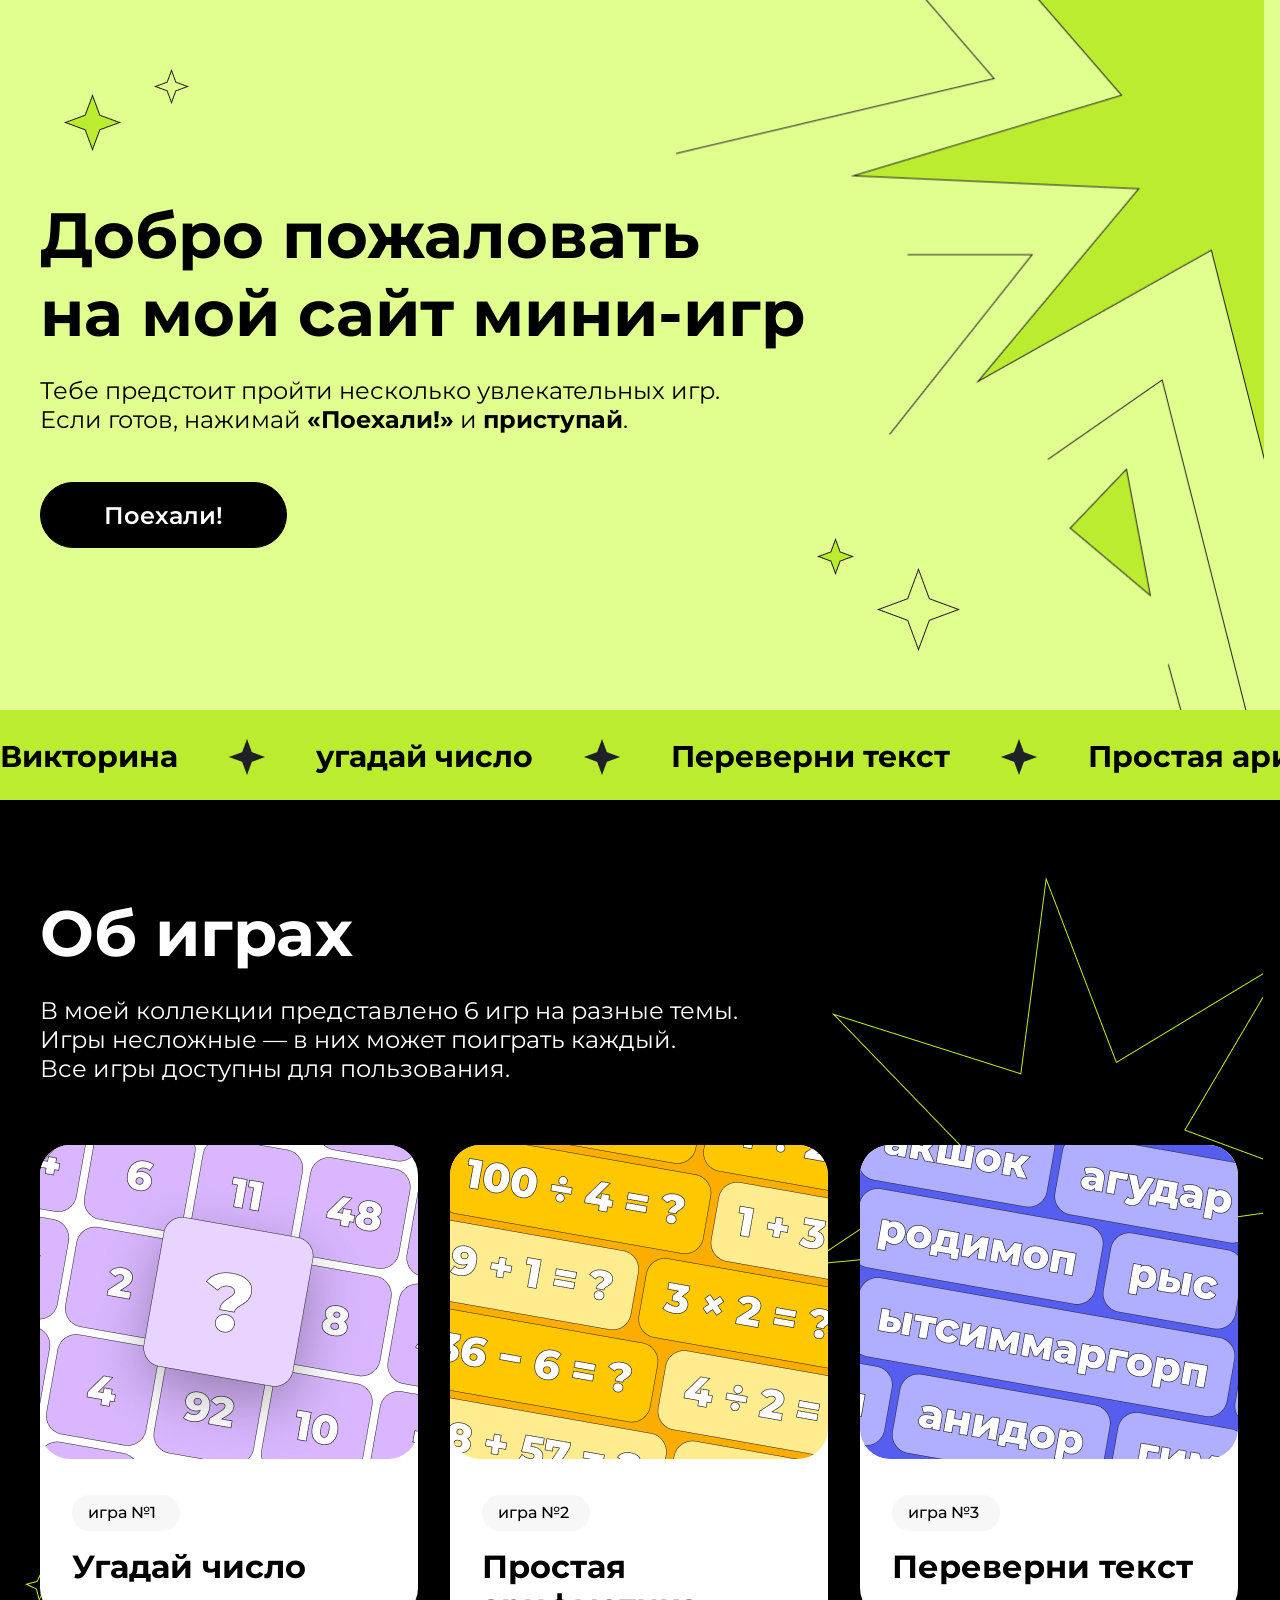
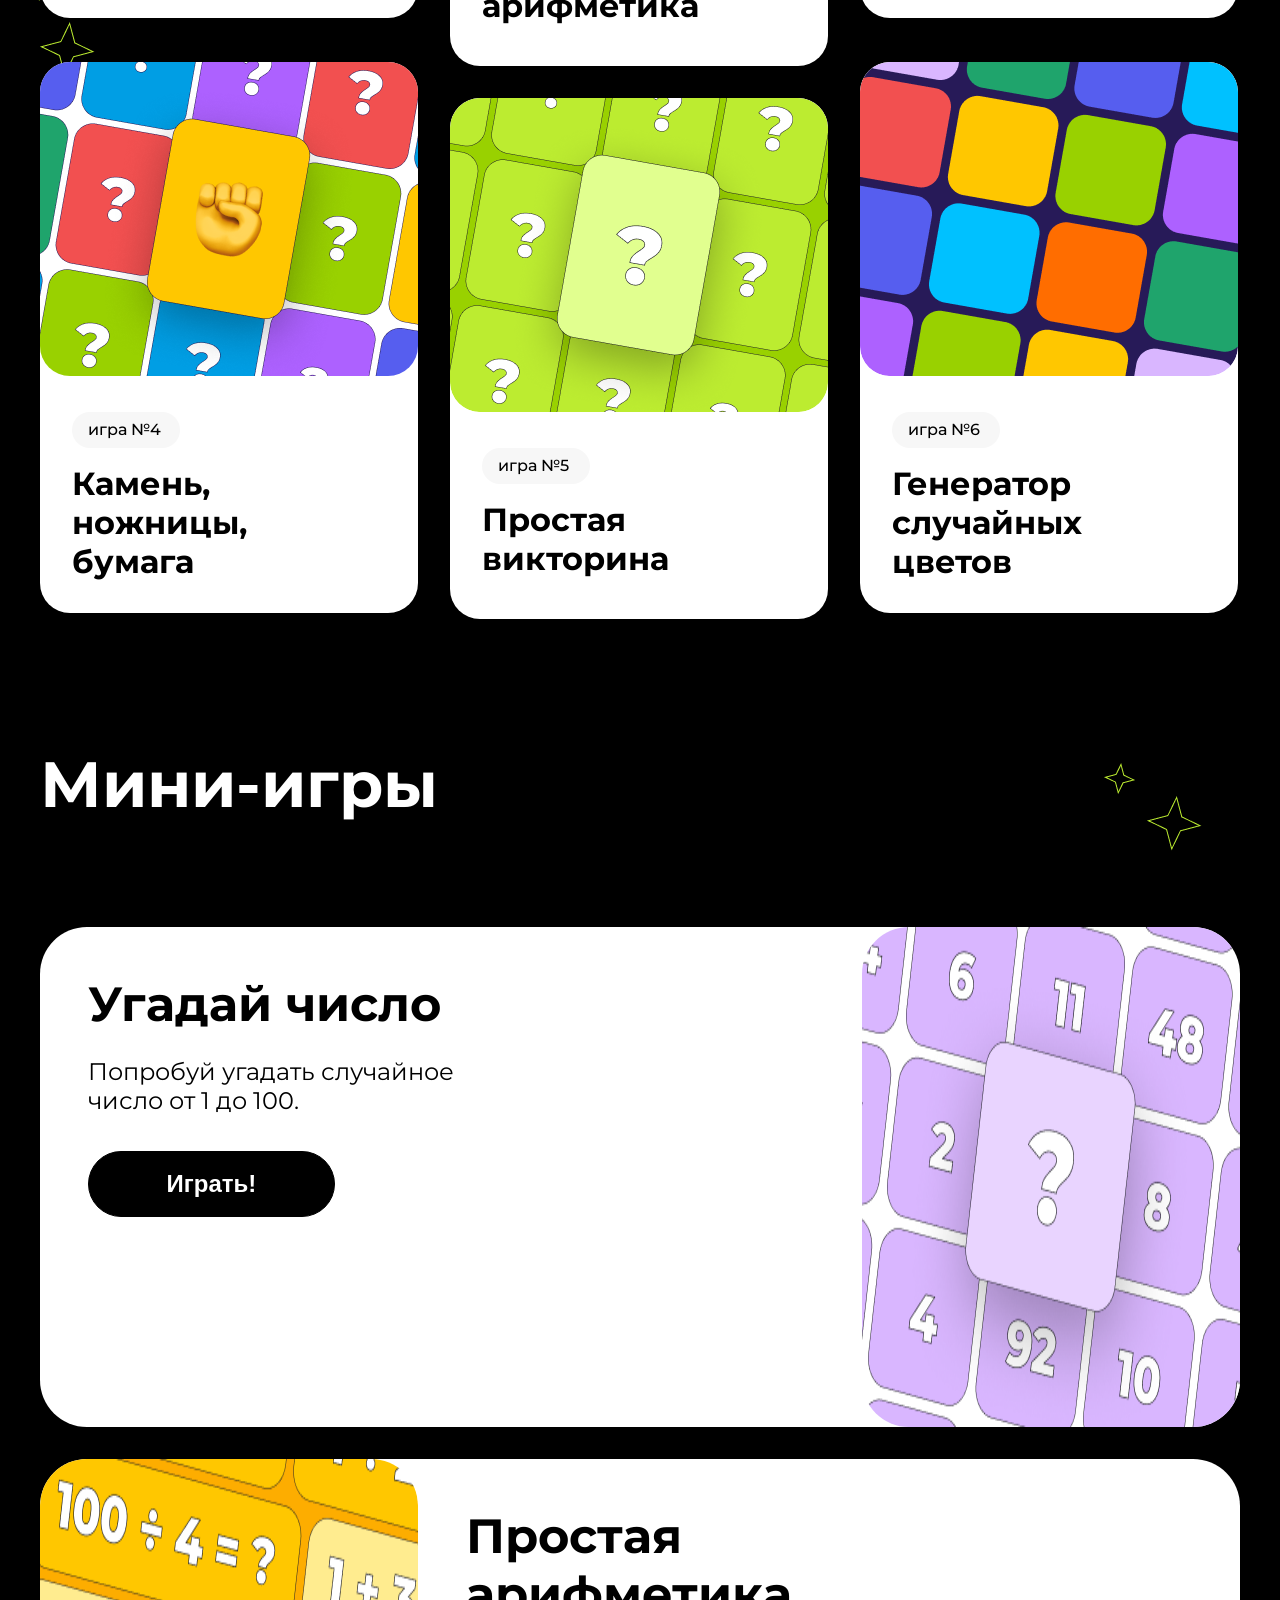
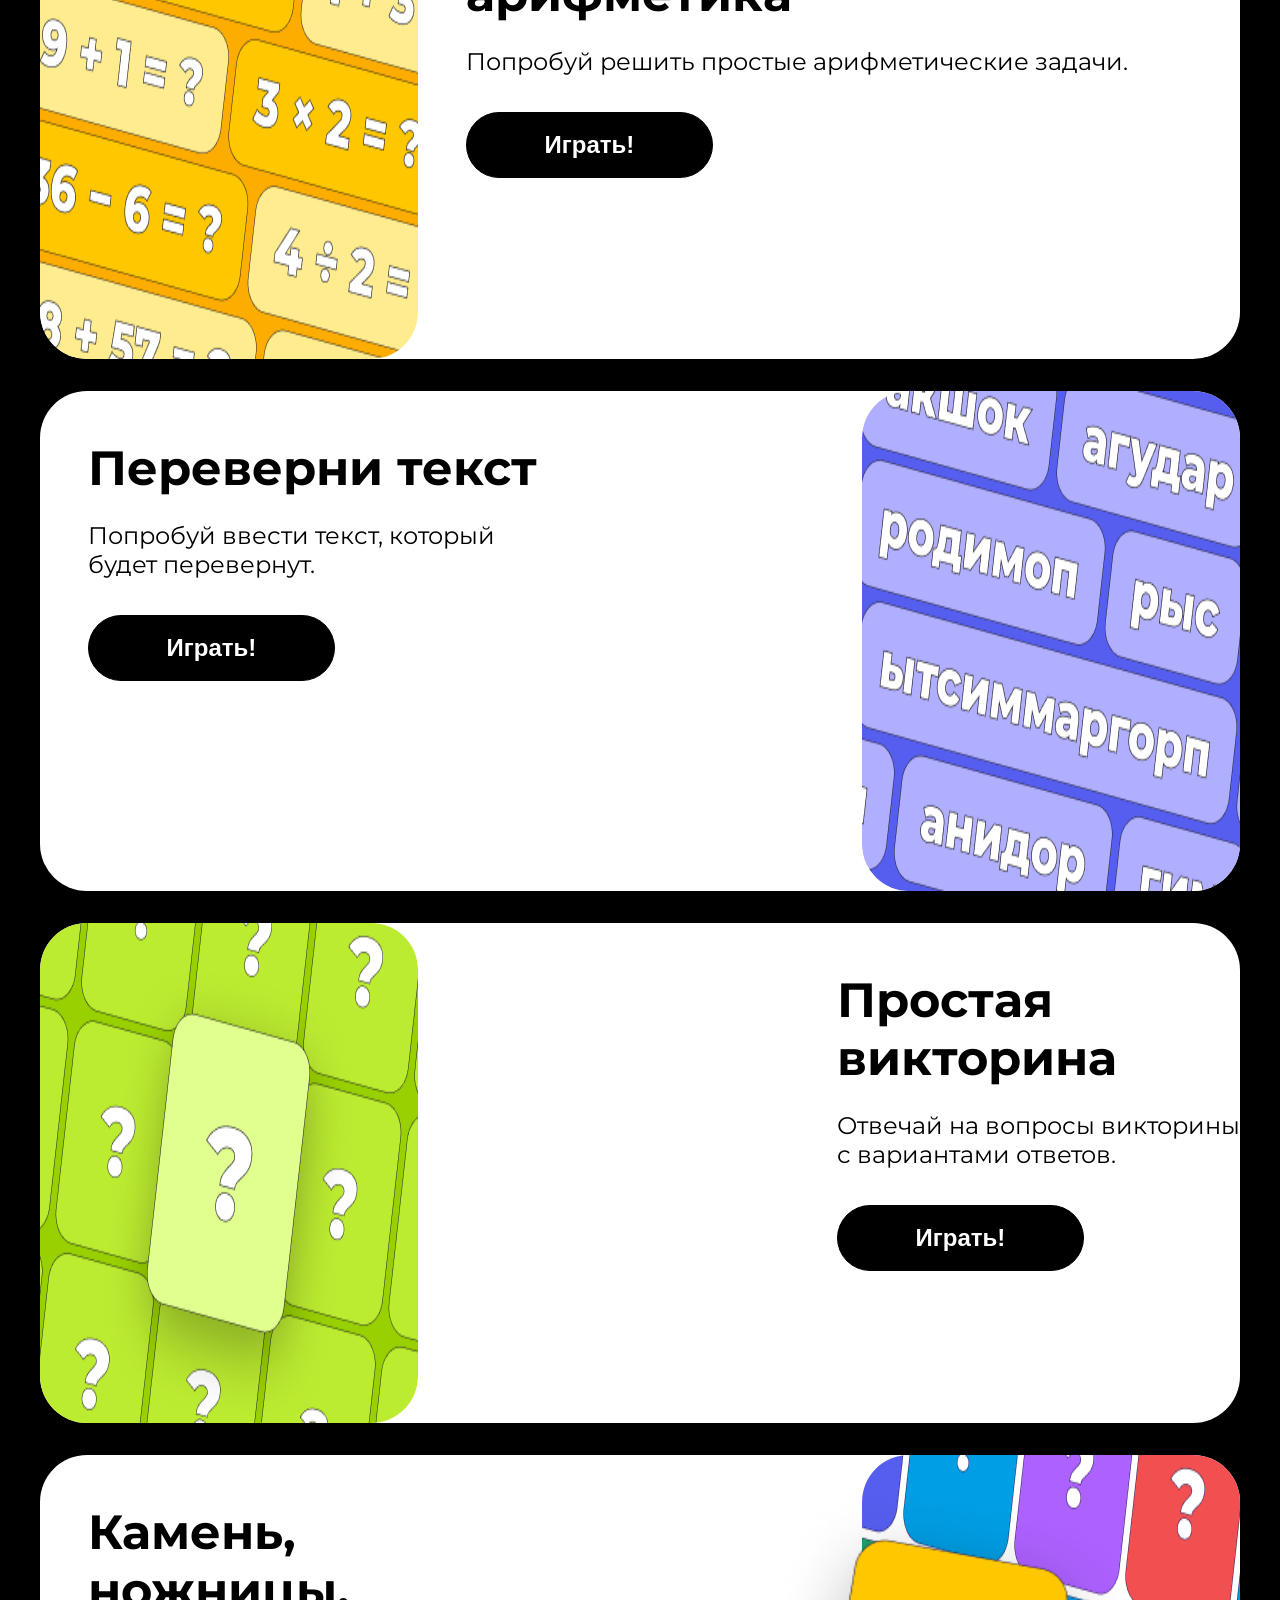
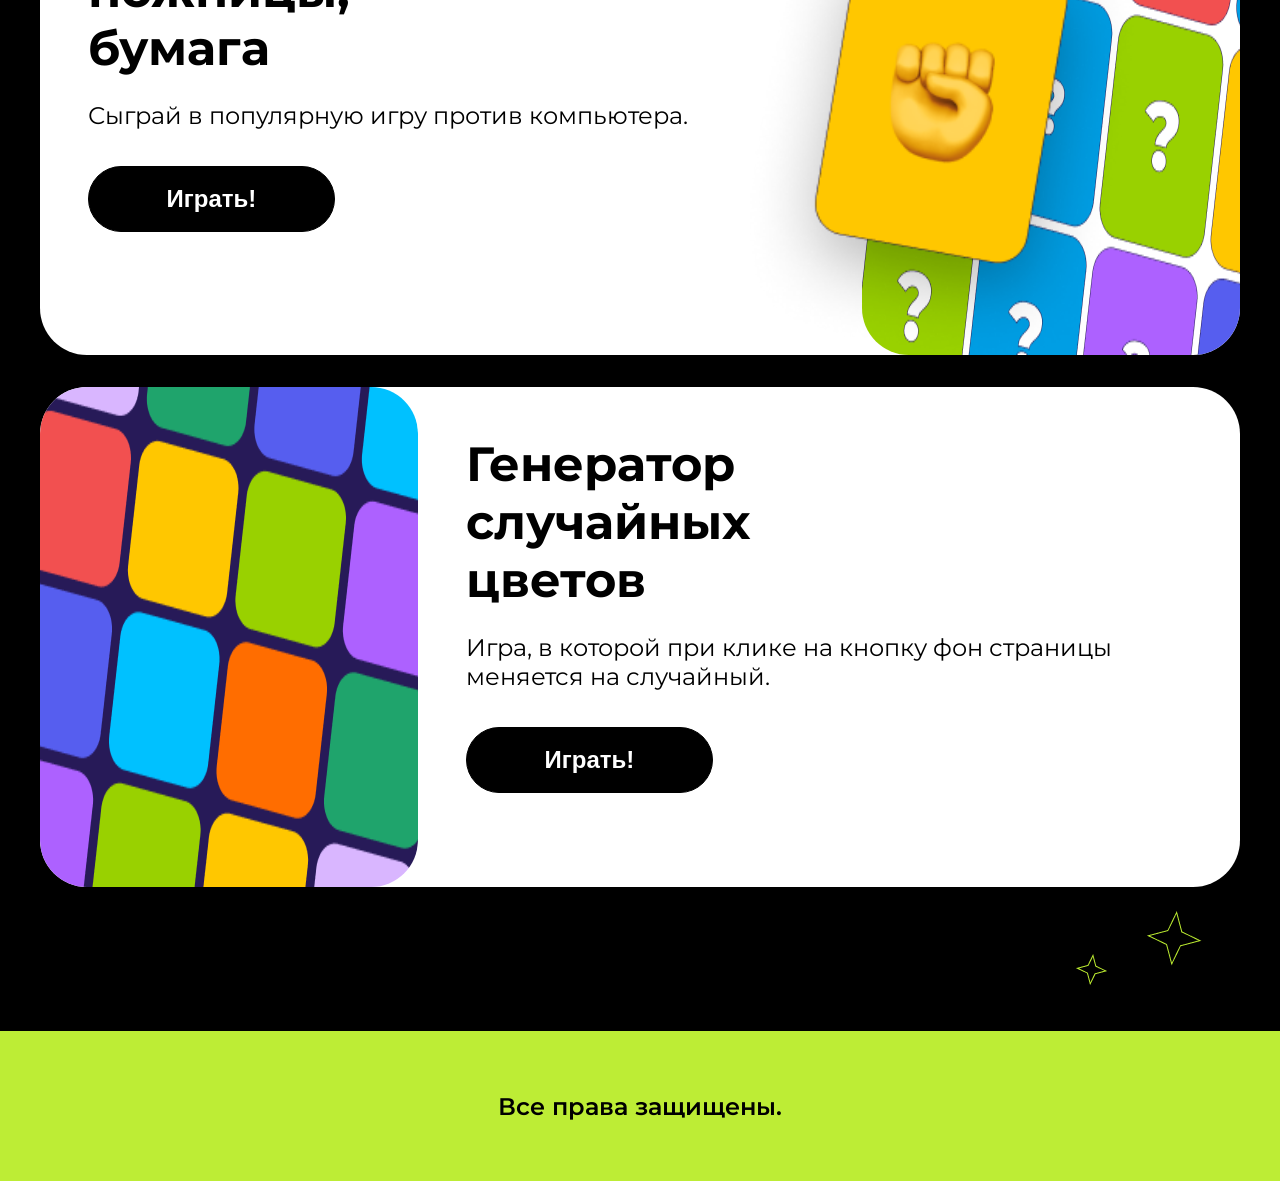
==== index.html @ 677bcb61 "update" ====
<!DOCTYPE html>
<html lang="en">

<head>
    <link rel="stylesheet" href="style.css">
    <link rel="stylesheet" href="mobile.css">
    <link rel="stylesheet" href="animation.css">
    <meta charset="UTF-8">
    <meta name="viewport" content="width=device-width, initial-scale=1.0">
    <link rel="preconnect" href="https://fonts.googleapis.com">
    <link rel="preconnect" href="https://fonts.gstatic.com" crossorigin>
    <link href="https://fonts.googleapis.com/css2?family=Montserrat:ital,wght@0,100..900;1,100..900&display=swap"
        rel="stylesheet">
    <title>Игровой мир</title>
</head>

<body class="body header">
    <article
        style="background-image: url(./img/img_top/Rectangle\ 111002150.png); background-position:center; background-repeat: no-repeat; background-size: cover;" class="header__background">

        <article class="hero center">
            <div>
                <h1 class="hero__title">Добро пожаловать <br>на мой сайт мини-игр</h1>
                <p class="hero__text">Тебе предстоит пройти несколько увлекательных игр.<br> Если готов, нажимай
                    <b>«Поехали!»</b> и <b>приступай</b>.</p>
                <button class="hero__btn">Поехали!</button>
            </div>
        </article>

        <div class="img">
            <img src="./img/img_top/Group 1597880565.png" alt="bym" class="img__bigBoom">
            <img src="./img/img_top/Star 2.png" alt="#" class="img__star2">
            <img src="./img/img_top/Star 3.png" alt="#" class="img__star3">
            <img src="./img/img_top/Star 4.png" alt="#" class="img__star4">
            <img src="./img/img_top/Star 5.png" alt="#" class="img__star5">
            <img src="./img/img_top/Vector.png" alt="#" class="img__minboom">
        </div>
    </article>

    <article class="animationRunningText scrol">
        <article class="animationRunningText__scrol">
            <div class="scrol__pozit">
            <p>Викторина</p>
            <img src="./img/img_main/Star.png" alt="#" class="scrol__img">
            <p>угадай число</p>
            <img src="./img/img_main/Star.png" alt="#" class="scrol__img">
            <p>Переверни текст</p>
            <img src="./img/img_main/Star.png" alt="#" class="scrol__img">
            <p>Простая арифметика</p>
            <img src="./img/img_main/Star.png" alt="#" class="scrol__img">
            <p>Камень, ножницы, бумага</p>
            <img src="./img/img_main/Star.png" alt="#" class="scrol__img">
            <p>Генератор случайных цветов</p>
            <img src="./img/img_main/Star.png" alt="#" class="scrol__img">
            </div>
            
        </article>
    </article>

    <main class="main center img">
        <img src="./img/img_main/Star 1.png" class="img__mainBig" alt="#">
        <img src="./img/img_main/Star 11.png" class="img__main-1" alt="#">
        <img src="./img/img_main/Star 12.png" class="img__main-2" alt="#">
        <img src="./img/img_main/Star 11.png" class="img__main-3" alt="#">
        <img src="./img/img_main/Star 12.png" class="img__main-4" alt="#">
        <img src="./img/img_main/Star 11.png" class="img__main-5" alt="#">
        <img src="./img/img_main/Star 12.png" class="img__main-6" alt="#">
        <section>
            <h2 class="main__title">Об играх</h2>
            <p class="main__text">В моей коллекции представлено 6 игр на разные темы.<br>Игры несложные — в них может
                поиграть каждый.<br>
                Все игры доступны для пользования.</p>
            <p class="main__titleMobile">Мини-игры</p>
            <div class="main__cards">
                <a href="#gameOne" style="color: black; text-decoration: none;">
                    <article class="main__card main__card_min">
                        <img src="./img/img_cards/Group 1597880562.png" alt="" class="main__img">
                        <div>
                            <p class="main__number">игра №1</p>
                            <p class="main__text-card">Угадай число</p>
                        </div>
                    </article>
                </a>
                <a href="#gameTwo" style="color: black; text-decoration: none;">
                    <article class="main__card main__card_average">
                        <img src="./img/img_cards/Обложка карточки.png"alt="#" class="main__img">
                        <div>
                            <p class="main__number">игра №2</p>
                            <p class="main__text-card">Простая <br>арифметика</p>
                        </div>
                    </article>
                </a>
                <a href="#gameThree" style="color: black; text-decoration: none;">
                    <article class="main__card main__card_min">
                        <img src="./img/img_cards/Обложка карточки (2).png"alt="#" class="main__img">
                        <div>
                            <p class="main__number">игра №3</p>
                            <p class="main__text-card">Переверни текст</p>
                        </div>
                    </article>
                </a>
               
                    
                <a href="#gameFour" style="color: black; text-decoration: none;">
                    <article class="main__card main__card_poz">
                        <img src="./img/img_cards/Frame 2043683114.png"alt="#" class="main__img">
                        <img src="./img/img_cards/Group 1597880560.png"alt="#" class="main__img main__img_4">
                        <div>
                            <p class="main__number">игра №4</p>
                            <p class="main__text-card">Камень,<br> ножницы, <br>бумага</p>
                        </div>
                    </article>
                </a>
                 <a href="#gameFive" style="color: black; text-decoration: none;">
                    <article class="main__card main__card_average">
                        <img src="./img/img_cards/Обложка карточки (1).png"alt="#" class="main__img">
                        <div>
                            <p class="main__number">игра №5</p>
                            <p class="main__text-card">Простая<br>викторина</p>
                        </div>
                    </article>
                </a>
                <a href="#gameSix" style="color: black; text-decoration: none;">
                    <article class="main__card main__card_poz">
                        <img src="./img/img_cards/Обложка карточки (3).png"alt="#" class="main__img">
                        <div>
                            <p class="main__number">игра №6</p>
                            <p class="main__text-card">Генератор <br>случайных <br>цветов</p>
                        </div>
                    </article>
                </a>
            </div>

        </section>
        <section class="miniGame">
                <p class="miniGame__title">Мини-игры</p>
                <div class="miniGame__cart miniGame__cart_reverse" id="gameOne">
                    <img class="miniGame__img" src="./img/img_cards/Group 1597880562.png" alt="">
                    <div class="cart">
                        <p class="cart__title">Угадай число</p>
                        <p class="cart__text">Попробуй угадать случайное <br>число от 1 до 100.</p>
                        <button class="cart__btn" onclick="guessNumber()">Играть!</button>
                    </div>
                    
                </div>
                <div class="miniGame__cart" id="gameTwo">
                    <img class="miniGame__img" src="./img/img_cards/Обложка карточки.png" alt="">
                    <div class="cart cart_change">
                        <p class="cart__title">Простая <br>арифметика</p>
                        <p class="cart__text">Попробуй решить простые арифметические задачи.</p>
                        <button class="cart__btn" onclick="simpleArithmetic()">Играть!</button>
                    </div>
                    
                </div>
                <div class="miniGame__cart miniGame__cart_reverse" id="gameThree">
                    <img class="miniGame__img" src="./img/img_cards/Обложка карточки (2).png" alt="">
                    <div class="cart">
                        <p class="cart__title">Переверни текст</p>
                        <p class="cart__text">Попробуй ввести текст, который <br>будет перевернут.</p>
                        <button class="cart__btn" onclick="reversText()">Играть!</button>
                    </div>
                </div>
                <div class="miniGame__cart" id="gameFour">
                    <img class="miniGame__img" src="./img/img_cards/Обложка карточки (1).png" alt="">
                    <div class="cart">
                        <p class="cart__title">Простая<br>викторина</p>
                        <p class="cart__text">Отвечай на вопросы викторины<br>с вариантами ответов.</p>
                        <button class="cart__btn" id="myButton" onclick="startQuiz()">Играть!</button>
                    </div>
                    
                </div>
                <div class="miniGame__cart miniGame__cart_reverse" id="gameFive">
                    <img class="miniGame__img" src="./img/img_cards/Frame 2043683114.png" alt="">
                    <img class="miniGame__imgTwo" src="./img/img_cards/Group 1597880560.png" alt="" >
                    <div class="cart cart_change">
                        <p class="cart__title">Камень, <br>ножницы, <br>бумага</p>
                        <p class="cart__text">Сыграй в популярную игру против компьютера.</p>
                        <button class="cart__btn" onclick="stoneScissorsPaper()">Играть!</button>
                    </div>
                    
                </div>
                <div class="miniGame__cart" id="gameSix">
                    <img class="miniGame__img" src="./img/img_cards/Обложка карточки (3).png" alt="">
                    <div class="cart cart_change">
                        <p class="cart__title">Генератор <br>случайных <br>цветов</p>
                        <p class="cart__text">Игра, в которой при клике на кнопку фон страницы меняется на случайный.</p>
                        <button class="cart__btn">Играть!</button>
                    </div>
                    
                </div>
        </section>
    </main>
    <footer class="footer">
        <p class="footer__text">Все права защищены.</p>
    </footer>
    <script src="script.js"></script>
</body>

</html>
---- style.css ----
*{
    margin: 0;
    padding: 0;
    box-sizing: border-box;
}
.body{
    font-family: 'Montserrat';
}
.center{
    padding-left: max( 20px, calc(50% - 600px));
    padding-right: max( 20px, calc(50% - 600px));
}

.header__background{
    height: 800px;
}

.hero{
    padding-top: 196px;
    position: relative;
}

.hero__title{
 margin-bottom: 24px;
 font-size: 64px;
 font-weight: 700;
}

.hero__text{
    font-size: 24px;
    font-weight: 400;
}

.hero__btn{
    width: 247px;
    height: 66px;
    font-weight: 600;
    font-size: 24px;
    font-family: 'Montserrat';
    border-radius: 60px;
    border: 1px solid #000;
    color: white;
    background: #000;
    margin-top: 48px;
    transition: 1s;
}
.hero__btn:hover{
    color: #000;
    background: #fff;
}


.animationRunningText{
    font-size: 30px;
    font-weight: 700;
    height: 90px;
    width: 100%;
    overflow:hidden;
    background:#BCEC30;
    position: absolute;
    top: 710px;
}
.animationRunningText__scrol{
    display: inline-block;
    white-space: nowrap;
    animation: RunningText 20s linear infinite ;
    margin-top: 28px;
}
.scrol__pozit{
display: flex;
    flex-direction: row;
    align-items: center;
    gap: 51px;
}
.scrol__img{
    width: 36px;
    height: 36px;
}

.img__bigBoom{
    position: absolute;
    top: 0;
    left: 676px;
    height: 800px;
}
.img__star2{
    position: absolute;
    top:94px;
    left: 64px;
}

.img__star3{
    position: absolute;
    top:69px;
    left: 154px;
}

.img__star4{
    position: absolute;
    top:568px;
    left: 877px;
}

.img__star5{
    position: absolute;
    top:538px;
    left: 817px;
}
.img__minboom{
    display: none;
}


.main{
    background: #000;
    position: relative;
}

.img__mainBig{
    position: absolute;
    left: 805px;
    top: 77px;
}

.img__main-1{
    position: absolute;
    left: 25px;
    top: 770px;
}

.img__main-2{
    position: absolute;
    left: 40px;
    top: 822px;
}
.img__main-3{
    position: absolute;
    top: 1563px;
    left: 1104px;
}
.img__main-4{
    position: absolute;
    top: 1596px;
    left: 1147px;
}
.img__main-5{
    position: absolute;
    bottom: 45px;
    left: 1076px;
}
.img__main-6{
    position: absolute;
    bottom: 65px;
    left: 1147px;
}
.main__titleMobile{
    display: none;
}
.main__title{
    color: #fff;
    font-size: 64px;
    font-weight: 700;
    padding-top: 94px;
}

.main__text{
    color: #fff;
    font-size: 24px;
    font-weight: 400;
    margin-top: 24px;
    margin-bottom: 62px;
    width: 788px;
}

.main__img{
    border-radius: 30px;
}



.main__cards{
    display: flex;
    flex-wrap: wrap;
    gap: 32px;
    position: relative;
}
.main__img_4{
    position: absolute;
    top: 30px;
    left: 65px;
}

.main__card_poz{
    position: absolute;
    top: -36px;
}

.main__card{
    background: #fff;
    width: 378px;
    height: 551px;
    border-radius: 30px;
    position: relative;
}

.main__card_min{
    height: 473px;
    width: 378px;
}

.main__card_average{
    height: 521px;
    width: 378px;
}

.main__number{
    background: #f7f7f7;
    width:108px;
    height: 36px;
    border-radius: 53px;
    margin-left: 32px;
    margin-top: 32px;
    padding-top: 8px;
    padding-left: 16px;
    font-size: 16px;
    font-weight: 500;
}

.main__text-card{
    font-size: 32px;
    font-weight: 700;
    margin-left: 32px;
    margin-top: 16px;
}

.miniGame{
    padding-bottom: 144px;
    display: flex;
    flex-direction: column;
    gap: 32px;
}

.miniGame__title{
 color: #fff;
 font-weight: 700;
 font-size: 64px;
 margin-top: 96px;
 padding-bottom: 72px;
}

.miniGame__cart{
    background-color: #fff;
    width: 1200px;
    height: 500px;
    border-radius:47px;
    display: flex;
    justify-content: space-between;
    position: relative;

}

.miniGame__cart_reverse{
    display: flex;
    justify-content: space-between;
    flex-direction: row-reverse;
}

.cart{
    margin-left: 48px;
    margin-top: 48px;
}
.cart_change{
    width: 100%;
    margin-right: 48px;
}

.cart__title{
    font-weight: 700;
    font-size: 48px;
}

.cart__text{
    font-weight: 400;
    font-size: 24px;
    margin-top: 24px;
}

.cart__btn{
    color: #fff;
    background: #000;
    border-radius: 60px;
    border: #000 1px solid;
    width: 247px;
    height: 66px;
    margin-top: 36px;
    font-size: 24px;
    font-weight: 600;
    transition: 1s;
}

.cart__btn:hover{
    color: #000;
    background: #fff;
}

.miniGame__img{
    border-radius: 47px;
}

.miniGame__imgTwo{
    position: absolute;
    width: 384px;
    height: 458px;
    left: 710px;
    top: 42px;
}

.footer{
    background: #BDED35;
    height: 150px;
    display: flex;
    justify-content: center;
    align-items: center;
}

.footer__text{
    font-size: 24px;
    font-weight: 600;
}
---- mobile.css ----
@media(max-width: 376px)
{
.center{
    padding-left: 16px;
    padding-right: 16px;
}

.hero__background{
    height: 700px;
}

.hero{
    padding-top: 147px;
    text-align: center;
}

.hero__title{
    font-size: 40px;
}

.hero__text{
    font-size: 16px;
}

.hero__btn{
    margin-top: 36px;
    width: 285px;
    height: 55px;
    font-size: 16px;
}

.img__bigBoom{
    display: none;
}
.img__star2{
    width: 35px;
    height: 35px;
    left: 37px;
    top: 97px;
}
.img__star3{
    width: 21px;
    height: 21px;
    left: 92px;
    top: 64px;
}
.img__star4{
    width: 39px;
    height: 41px;
    left: 304px;
    top: 580px;
}
.img__star5{
    width: 18px;
    height: 18px;
    left: 273px;
    top: 557px;
}
.img__minboom{
    display: block;
    position: absolute;
    top: 0px;
    left: 215px;
}

.animationRunningText{
    top: 748px;
    font-size: 16px;
    height: 52px;
}
.animationRunningText__scrol{
    margin-top: 16px;
}
.scrol__img{
    width: 19px;
    height: 19px;
}


.main{
    padding-bottom: 10px;
}

.main__titleMobile{
    display: block;
    font-size: 40px;
    font-weight: 700;
    color: white;
    padding-top: 48px;
    padding-bottom: 48px;
}
.main__card_poz{
    position: absolute;
    top: 0;
}
.main__card{
    display: none;
}
.main__img{
    width: 343px;
}
.main__img_4{
    width: 223px;
    height: 260px;
    left: 62px;
    top: 30px;
}

.main__title{
    display: none;
}
.main__text{
    display: none;
}



.miniGame{
    padding-bottom: 0;
    display: flex;
    flex-direction: column;
    gap: 24px;
}

.miniGame__title{
    display: none;
}

.img__mainBig{
    display: none;
}
.img__main-1{
    display: none;
}
.img__main-2{
    display: none;
}
.img__main-3{
    display: none;
}
.img__main-4{
    display: none;
}
.img__main-5{
    display: none;
}
.img__main-6{
    display: none;
}

.miniGame__cart{
    flex-direction: column;
    width: auto;
    height:100%;
    margin-bottom:0;
}

.miniGame__imgTwo{
    width: 227px;
    height: 243px;
    left: 58px;
    top: 33px;
}

.miniGame__img{
    height: 284px;
}

.cart{
    margin-top: 0;
    width: 285px;
}
.cart__title{
    font-size: 32px;
    margin-top: 24px;
}
.cart__text{
    font-size: 16px;
    width: 285px;
}
.cart__btn{
    width: 255px;
    height: 55px;
    margin-top: 32px;
    margin-bottom: 32px;
    font-size: 16px;
}

}
---- animation.css ----
@keyframes RunningText {
    0%{
        transform: translateX(70%);
    }
    100%{
        transform: translateX(-110%);
    }
}
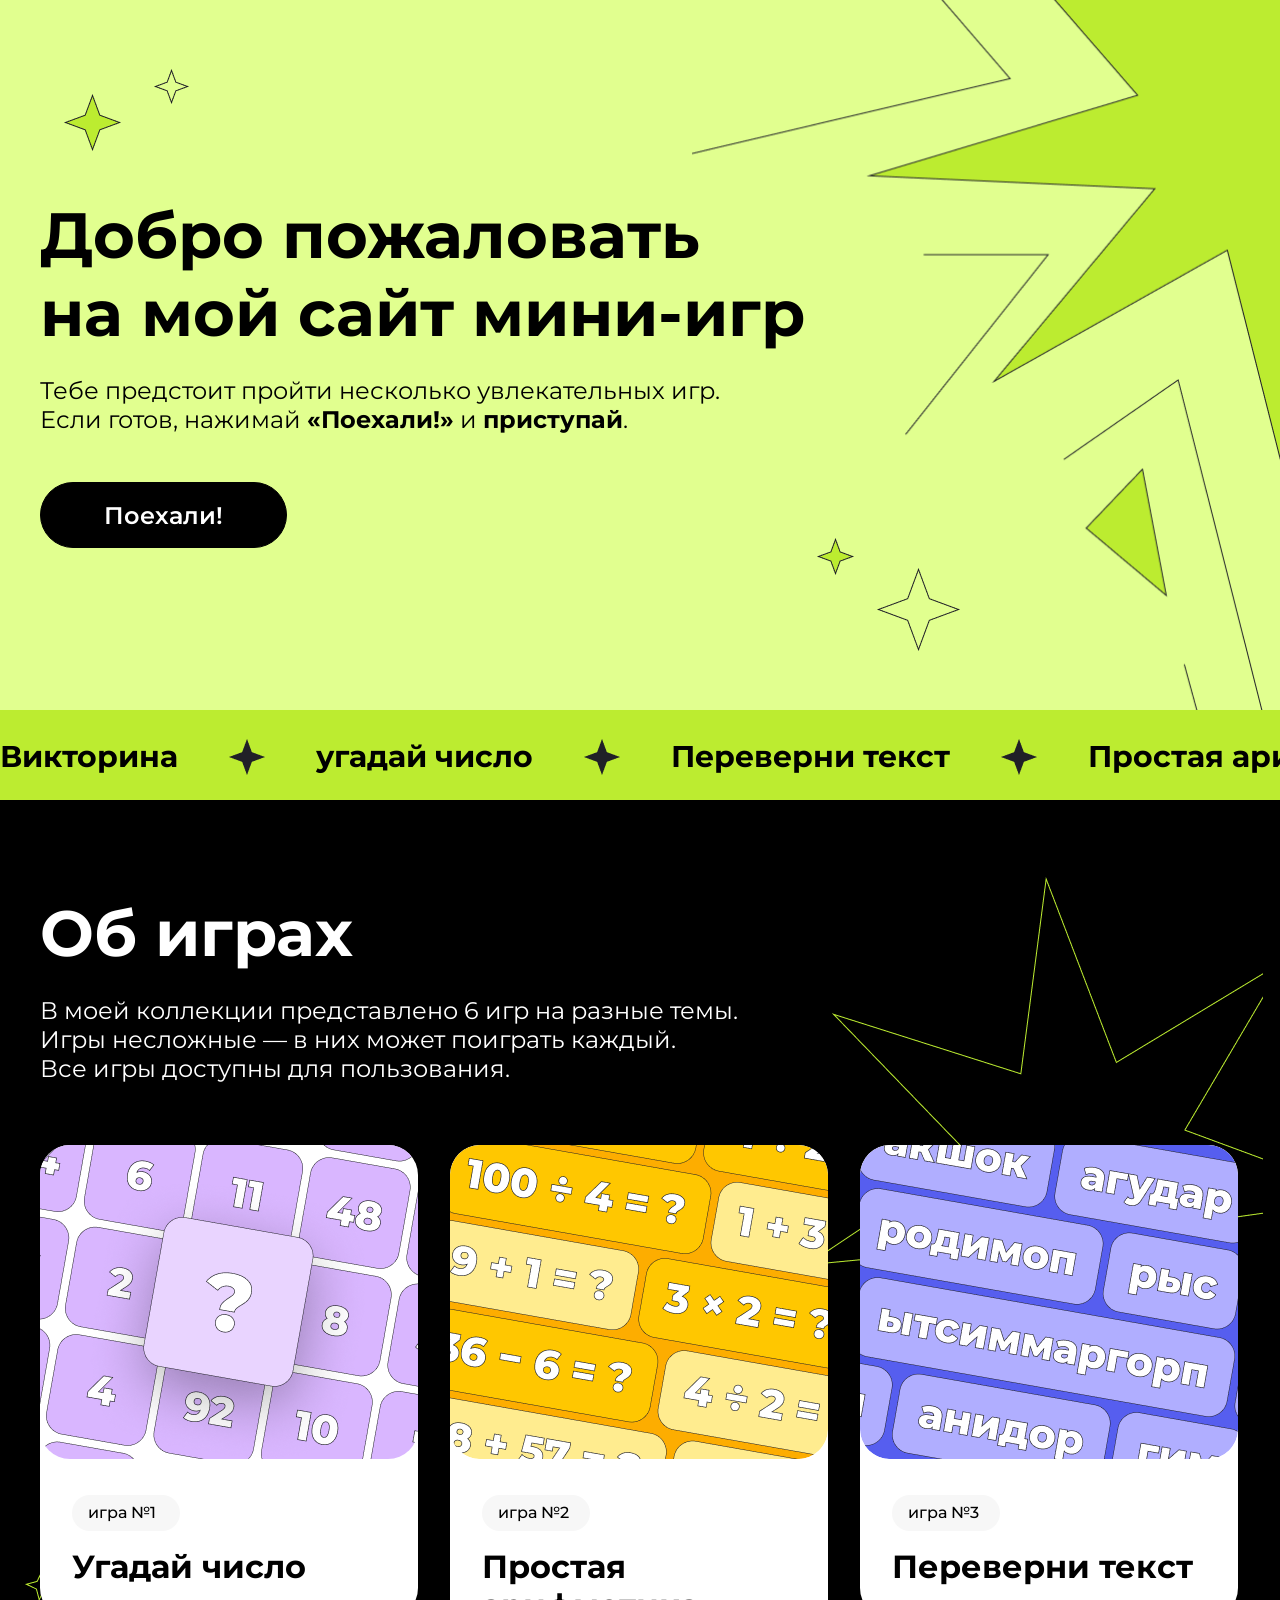
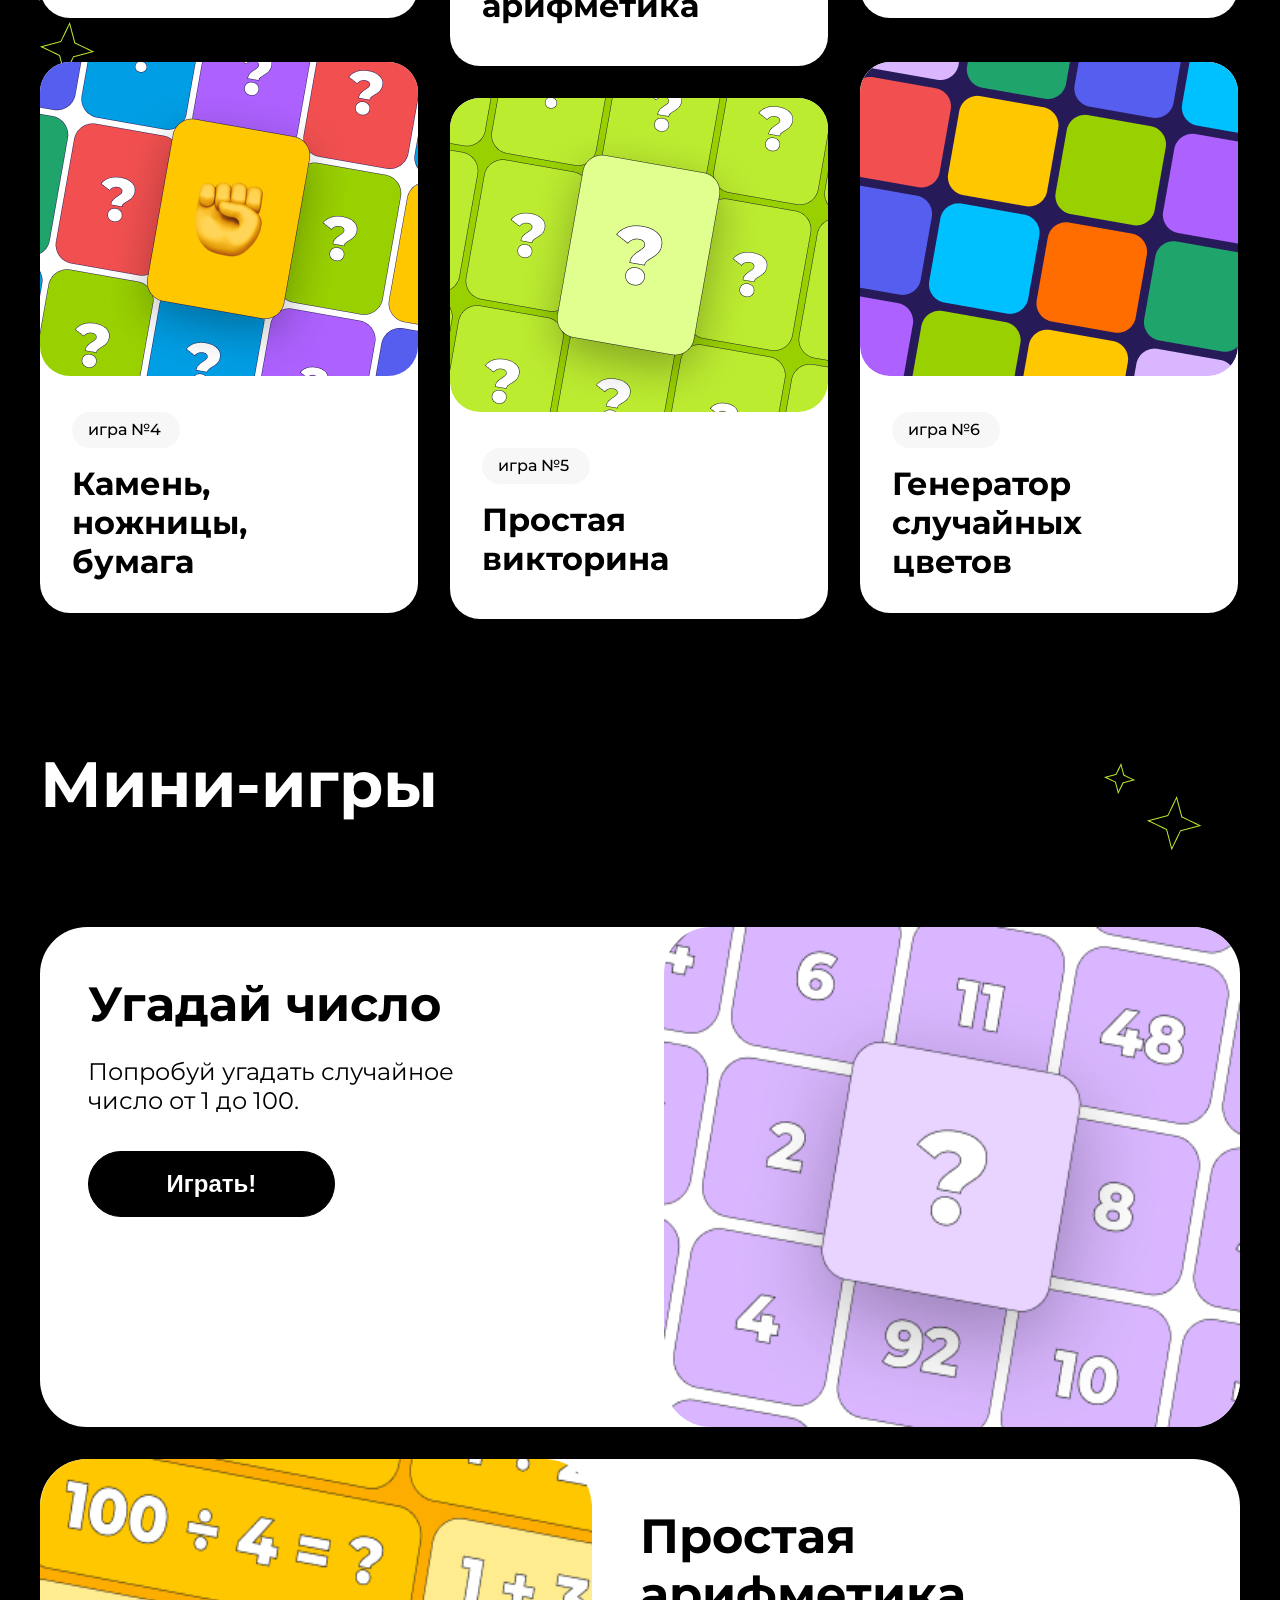
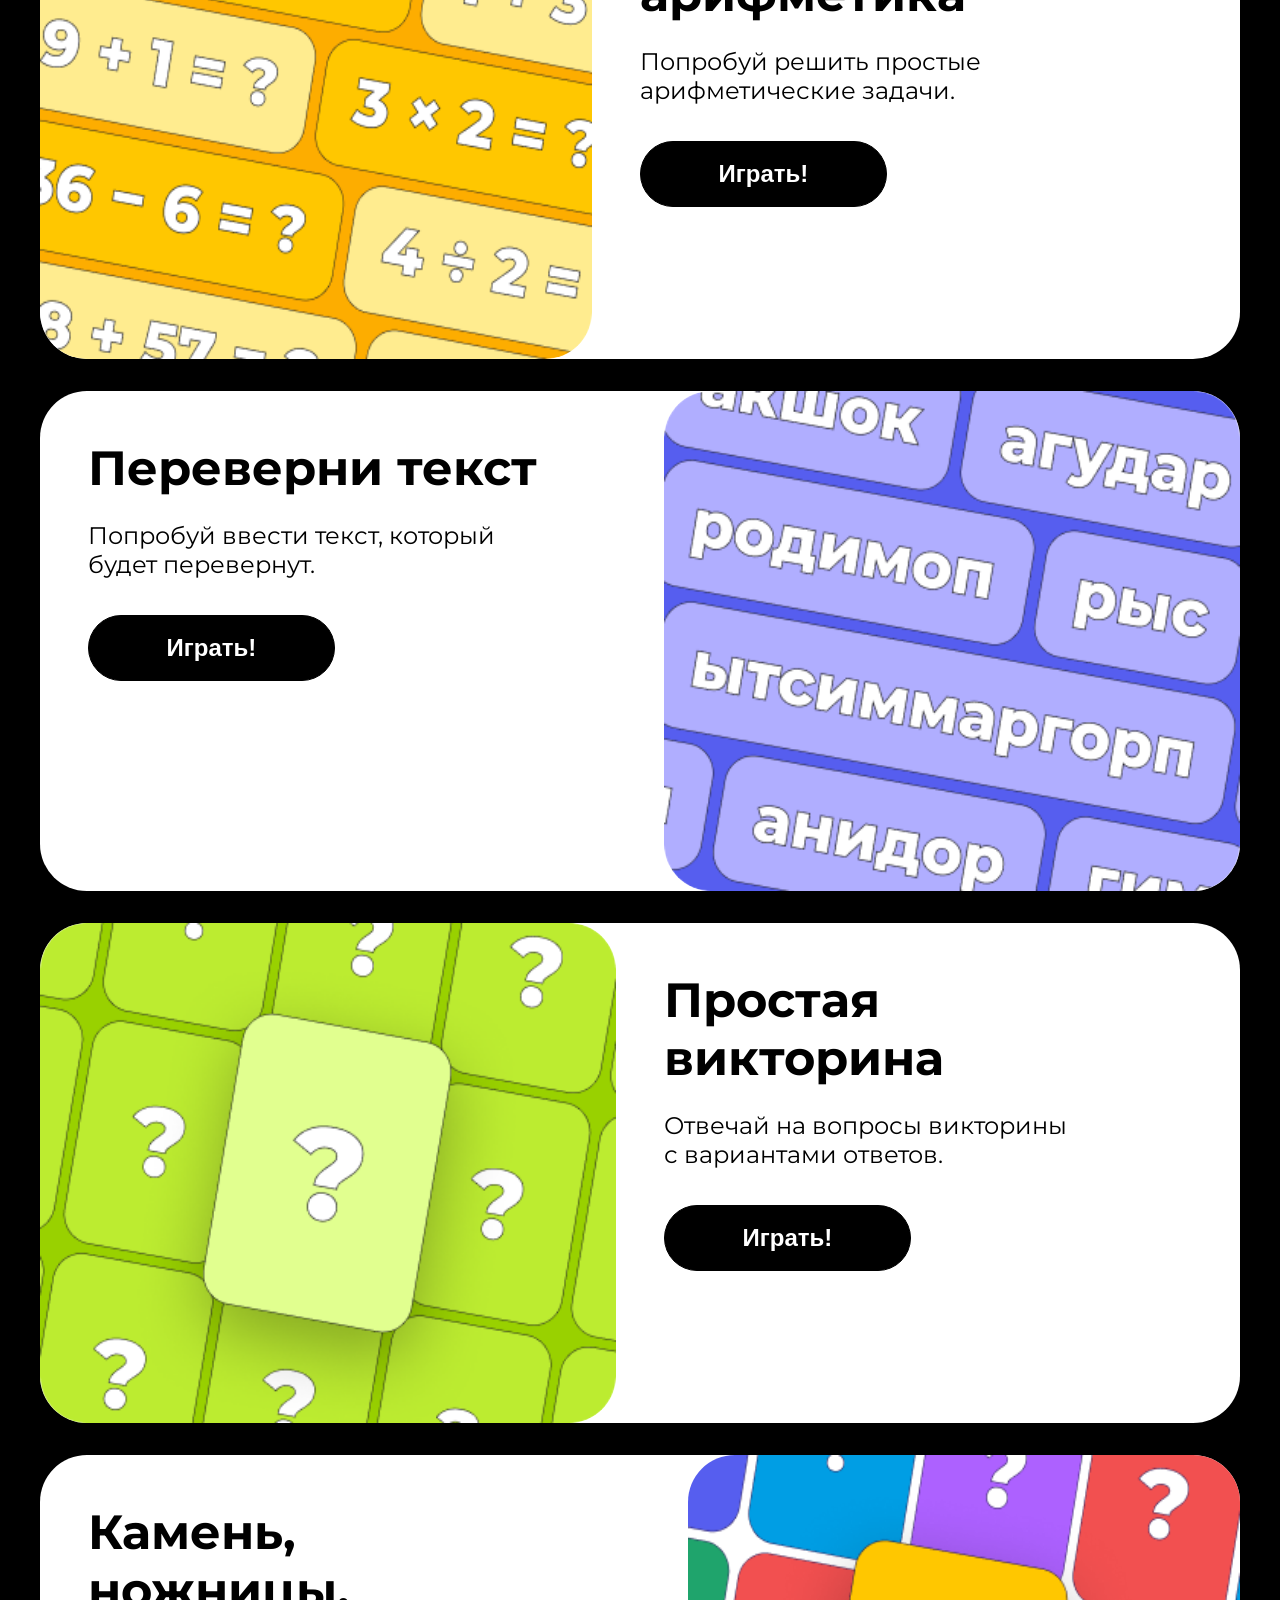
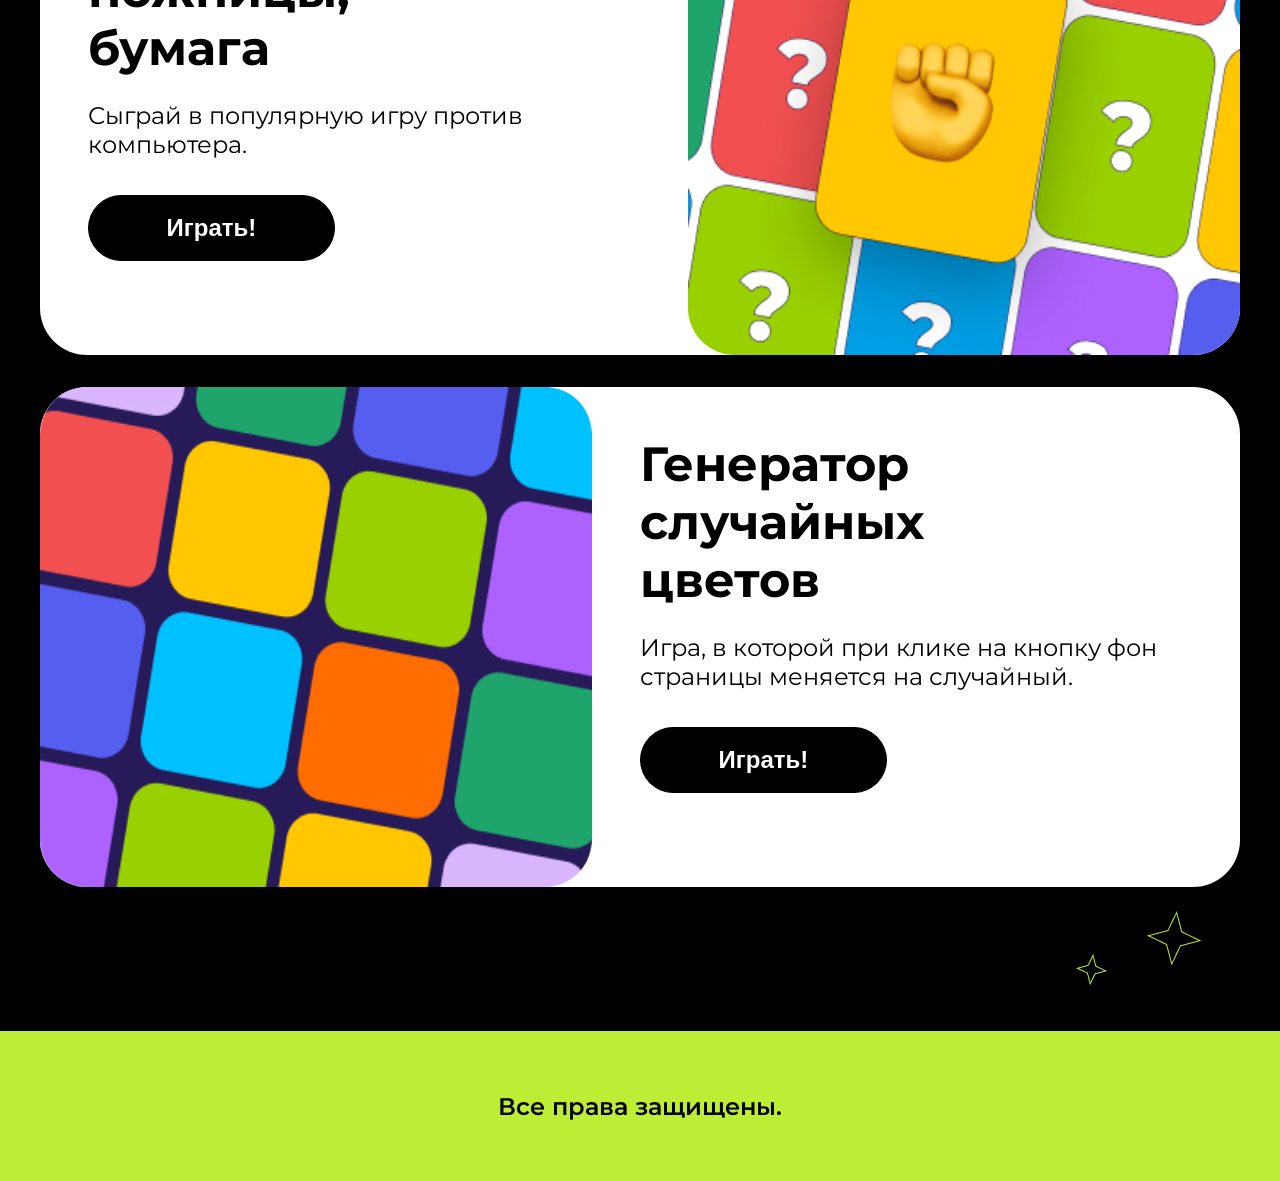
==== commit 4024762d: "надеюсь последняя правка поправил позиционку" ====
--- a/index.html
+++ b/index.html
@@ -1,199 +1,200 @@
-<!DOCTYPE html>
-<html lang="en">
-
-<head>
-    <link rel="stylesheet" href="style.css">
-    <link rel="stylesheet" href="mobile.css">
-    <link rel="stylesheet" href="animation.css">
-    <meta charset="UTF-8">
-    <meta name="viewport" content="width=device-width, initial-scale=1.0">
-    <link rel="preconnect" href="https://fonts.googleapis.com">
-    <link rel="preconnect" href="https://fonts.gstatic.com" crossorigin>
-    <link href="https://fonts.googleapis.com/css2?family=Montserrat:ital,wght@0,100..900;1,100..900&display=swap"
-        rel="stylesheet">
-    <title>Игровой мир</title>
-</head>
-
-<body class="body header">
-    <article
-        style="background-image: url(./img/img_top/Rectangle\ 111002150.png); background-position:center; background-repeat: no-repeat; background-size: cover;" class="header__background">
-
-        <article class="hero center">
-            <div>
-                <h1 class="hero__title">Добро пожаловать <br>на мой сайт мини-игр</h1>
-                <p class="hero__text">Тебе предстоит пройти несколько увлекательных игр.<br> Если готов, нажимай
-                    <b>«Поехали!»</b> и <b>приступай</b>.</p>
-                <button class="hero__btn">Поехали!</button>
-            </div>
-        </article>
-
-        <div class="img">
-            <img src="./img/img_top/Group 1597880565.png" alt="bym" class="img__bigBoom">
-            <img src="./img/img_top/Star 2.png" alt="#" class="img__star2">
-            <img src="./img/img_top/Star 3.png" alt="#" class="img__star3">
-            <img src="./img/img_top/Star 4.png" alt="#" class="img__star4">
-            <img src="./img/img_top/Star 5.png" alt="#" class="img__star5">
-            <img src="./img/img_top/Vector.png" alt="#" class="img__minboom">
-        </div>
-    </article>
-
-    <article class="animationRunningText scrol">
-        <article class="animationRunningText__scrol">
-            <div class="scrol__pozit">
-            <p>Викторина</p>
-            <img src="./img/img_main/Star.png" alt="#" class="scrol__img">
-            <p>угадай число</p>
-            <img src="./img/img_main/Star.png" alt="#" class="scrol__img">
-            <p>Переверни текст</p>
-            <img src="./img/img_main/Star.png" alt="#" class="scrol__img">
-            <p>Простая арифметика</p>
-            <img src="./img/img_main/Star.png" alt="#" class="scrol__img">
-            <p>Камень, ножницы, бумага</p>
-            <img src="./img/img_main/Star.png" alt="#" class="scrol__img">
-            <p>Генератор случайных цветов</p>
-            <img src="./img/img_main/Star.png" alt="#" class="scrol__img">
-            </div>
-            
-        </article>
-    </article>
-
-    <main class="main center img">
-        <img src="./img/img_main/Star 1.png" class="img__mainBig" alt="#">
-        <img src="./img/img_main/Star 11.png" class="img__main-1" alt="#">
-        <img src="./img/img_main/Star 12.png" class="img__main-2" alt="#">
-        <img src="./img/img_main/Star 11.png" class="img__main-3" alt="#">
-        <img src="./img/img_main/Star 12.png" class="img__main-4" alt="#">
-        <img src="./img/img_main/Star 11.png" class="img__main-5" alt="#">
-        <img src="./img/img_main/Star 12.png" class="img__main-6" alt="#">
-        <section>
-            <h2 class="main__title">Об играх</h2>
-            <p class="main__text">В моей коллекции представлено 6 игр на разные темы.<br>Игры несложные — в них может
-                поиграть каждый.<br>
-                Все игры доступны для пользования.</p>
-            <p class="main__titleMobile">Мини-игры</p>
-            <div class="main__cards">
-                <a href="#gameOne" style="color: black; text-decoration: none;">
-                    <article class="main__card main__card_min">
-                        <img src="./img/img_cards/Group 1597880562.png" alt="" class="main__img">
-                        <div>
-                            <p class="main__number">игра №1</p>
-                            <p class="main__text-card">Угадай число</p>
-                        </div>
-                    </article>
-                </a>
-                <a href="#gameTwo" style="color: black; text-decoration: none;">
-                    <article class="main__card main__card_average">
-                        <img src="./img/img_cards/Обложка карточки.png"alt="#" class="main__img">
-                        <div>
-                            <p class="main__number">игра №2</p>
-                            <p class="main__text-card">Простая <br>арифметика</p>
-                        </div>
-                    </article>
-                </a>
-                <a href="#gameThree" style="color: black; text-decoration: none;">
-                    <article class="main__card main__card_min">
-                        <img src="./img/img_cards/Обложка карточки (2).png"alt="#" class="main__img">
-                        <div>
-                            <p class="main__number">игра №3</p>
-                            <p class="main__text-card">Переверни текст</p>
-                        </div>
-                    </article>
-                </a>
-               
-                    
-                <a href="#gameFour" style="color: black; text-decoration: none;">
-                    <article class="main__card main__card_poz">
-                        <img src="./img/img_cards/Frame 2043683114.png"alt="#" class="main__img">
-                        <img src="./img/img_cards/Group 1597880560.png"alt="#" class="main__img main__img_4">
-                        <div>
-                            <p class="main__number">игра №4</p>
-                            <p class="main__text-card">Камень,<br> ножницы, <br>бумага</p>
-                        </div>
-                    </article>
-                </a>
-                 <a href="#gameFive" style="color: black; text-decoration: none;">
-                    <article class="main__card main__card_average">
-                        <img src="./img/img_cards/Обложка карточки (1).png"alt="#" class="main__img">
-                        <div>
-                            <p class="main__number">игра №5</p>
-                            <p class="main__text-card">Простая<br>викторина</p>
-                        </div>
-                    </article>
-                </a>
-                <a href="#gameSix" style="color: black; text-decoration: none;">
-                    <article class="main__card main__card_poz">
-                        <img src="./img/img_cards/Обложка карточки (3).png"alt="#" class="main__img">
-                        <div>
-                            <p class="main__number">игра №6</p>
-                            <p class="main__text-card">Генератор <br>случайных <br>цветов</p>
-                        </div>
-                    </article>
-                </a>
-            </div>
-
-        </section>
-        <section class="miniGame">
-                <p class="miniGame__title">Мини-игры</p>
-                <div class="miniGame__cart miniGame__cart_reverse" id="gameOne">
-                    <img class="miniGame__img" src="./img/img_cards/Group 1597880562.png" alt="">
-                    <div class="cart">
-                        <p class="cart__title">Угадай число</p>
-                        <p class="cart__text">Попробуй угадать случайное <br>число от 1 до 100.</p>
-                        <button class="cart__btn" onclick="guessNumber()">Играть!</button>
-                    </div>
-                    
-                </div>
-                <div class="miniGame__cart" id="gameTwo">
-                    <img class="miniGame__img" src="./img/img_cards/Обложка карточки.png" alt="">
-                    <div class="cart cart_change">
-                        <p class="cart__title">Простая <br>арифметика</p>
-                        <p class="cart__text">Попробуй решить простые арифметические задачи.</p>
-                        <button class="cart__btn" onclick="simpleArithmetic()">Играть!</button>
-                    </div>
-                    
-                </div>
-                <div class="miniGame__cart miniGame__cart_reverse" id="gameThree">
-                    <img class="miniGame__img" src="./img/img_cards/Обложка карточки (2).png" alt="">
-                    <div class="cart">
-                        <p class="cart__title">Переверни текст</p>
-                        <p class="cart__text">Попробуй ввести текст, который <br>будет перевернут.</p>
-                        <button class="cart__btn" onclick="reversText()">Играть!</button>
-                    </div>
-                </div>
-                <div class="miniGame__cart" id="gameFour">
-                    <img class="miniGame__img" src="./img/img_cards/Обложка карточки (1).png" alt="">
-                    <div class="cart">
-                        <p class="cart__title">Простая<br>викторина</p>
-                        <p class="cart__text">Отвечай на вопросы викторины<br>с вариантами ответов.</p>
-                        <button class="cart__btn" id="myButton" onclick="startQuiz()">Играть!</button>
-                    </div>
-                    
-                </div>
-                <div class="miniGame__cart miniGame__cart_reverse" id="gameFive">
-                    <img class="miniGame__img" src="./img/img_cards/Frame 2043683114.png" alt="">
-                    <img class="miniGame__imgTwo" src="./img/img_cards/Group 1597880560.png" alt="" >
-                    <div class="cart cart_change">
-                        <p class="cart__title">Камень, <br>ножницы, <br>бумага</p>
-                        <p class="cart__text">Сыграй в популярную игру против компьютера.</p>
-                        <button class="cart__btn" onclick="stoneScissorsPaper()">Играть!</button>
-                    </div>
-                    
-                </div>
-                <div class="miniGame__cart" id="gameSix">
-                    <img class="miniGame__img" src="./img/img_cards/Обложка карточки (3).png" alt="">
-                    <div class="cart cart_change">
-                        <p class="cart__title">Генератор <br>случайных <br>цветов</p>
-                        <p class="cart__text">Игра, в которой при клике на кнопку фон страницы меняется на случайный.</p>
-                        <button class="cart__btn">Играть!</button>
-                    </div>
-                    
-                </div>
-        </section>
-    </main>
-    <footer class="footer">
-        <p class="footer__text">Все права защищены.</p>
-    </footer>
-    <script src="script.js"></script>
-</body>
-
+<!DOCTYPE html>
+<html lang="en">
+
+<head>
+    <link rel="stylesheet" href="style.css">
+    <link rel="stylesheet" href="mobile.css">
+    <link rel="stylesheet" href="animation.css">
+    <meta charset="UTF-8">
+    <meta name="viewport" content="width=device-width, initial-scale=1.0">
+    <link rel="preconnect" href="https://fonts.googleapis.com">
+    <link rel="preconnect" href="https://fonts.gstatic.com" crossorigin>
+    <link href="https://fonts.googleapis.com/css2?family=Montserrat:ital,wght@0,100..900;1,100..900&display=swap"
+        rel="stylesheet">
+    <title>Игровой мир</title>
+</head>
+
+<body class="body header">
+    <div class="img">
+                <img src="./img/img_top/Star 2.png" alt="#" class="img__star2">
+                <img src="./img/img_top/Star 3.png" alt="#" class="img__star3">
+                <img src="./img/img_top/Star 4.png" alt="#" class="img__star4">
+                <img src="./img/img_top/Star 5.png" alt="#" class="img__star5">
+                <img src="./img/img_top/Vector.png" alt="#" class="img__minboom">
+    </div>    
+    <article
+        style="background-image: url(./img/img_top/Rectangle\ 111002150.png); background-position:center; background-repeat: no-repeat; background-size: cover;" class="header__background">
+
+        <article class="hero center  img__bigBoom ">
+            <div class="img__star2"></div>
+            <div>
+                <h1 class="hero__title">Добро пожаловать <br>на мой сайт мини-игр</h1>
+                <p class="hero__text">Тебе предстоит пройти несколько увлекательных игр.<br> Если готов, нажимай
+                    <b>«Поехали!»</b> и <b>приступай</b>.</p>
+                <button class="hero__btn">Поехали!</button>
+            </div>
+        </article>
+
+
+    </article>
+
+    <article class="animationRunningText scrol">
+        <article class="animationRunningText__scrol">
+            <div class="scrol__pozit">
+            <p>Викторина</p>
+            <img src="./img/img_main/Star.png" alt="#" class="scrol__img">
+            <p>угадай число</p>
+            <img src="./img/img_main/Star.png" alt="#" class="scrol__img">
+            <p>Переверни текст</p>
+            <img src="./img/img_main/Star.png" alt="#" class="scrol__img">
+            <p>Простая арифметика</p>
+            <img src="./img/img_main/Star.png" alt="#" class="scrol__img">
+            <p>Камень, ножницы, бумага</p>
+            <img src="./img/img_main/Star.png" alt="#" class="scrol__img">
+            <p>Генератор случайных цветов</p>
+            <img src="./img/img_main/Star.png" alt="#" class="scrol__img">
+            </div>
+            
+        </article>
+    </article>
+
+    <main class="main center img">
+        <img src="./img/img_main/Star 1.png" class="img__mainBig" alt="#">
+        <img src="./img/img_main/Star 11.png" class="img__main-1" alt="#">
+        <img src="./img/img_main/Star 12.png" class="img__main-2" alt="#">
+        <img src="./img/img_main/Star 11.png" class="img__main-3" alt="#">
+        <img src="./img/img_main/Star 12.png" class="img__main-4" alt="#">
+        <img src="./img/img_main/Star 11.png" class="img__main-5" alt="#">
+        <img src="./img/img_main/Star 12.png" class="img__main-6" alt="#">
+        <section>
+            <h2 class="main__title">Об играх</h2>
+            <p class="main__text">В моей коллекции представлено 6 игр на разные темы.<br>Игры несложные — в них может
+                поиграть каждый.<br>
+                Все игры доступны для пользования.</p>
+            <p class="main__titleMobile">Мини-игры</p>
+            <div class="main__cards">
+                <a href="#gameOne" style="color: black; text-decoration: none;">
+                    <article class="main__card main__card_min">
+                        <img src="./img/img_cards/Group 1597880562.png" alt="" class="main__img">
+                        <div>
+                            <p class="main__number">игра №1</p>
+                            <p class="main__text-card">Угадай число</p>
+                        </div>
+                    </article>
+                </a>
+                <a href="#gameTwo" style="color: black; text-decoration: none;">
+                    <article class="main__card main__card_average">
+                        <img src="./img/img_cards/Обложка карточки.png"alt="#" class="main__img">
+                        <div>
+                            <p class="main__number">игра №2</p>
+                            <p class="main__text-card">Простая <br>арифметика</p>
+                        </div>
+                    </article>
+                </a>
+                <a href="#gameThree" style="color: black; text-decoration: none;">
+                    <article class="main__card main__card_min">
+                        <img src="./img/img_cards/Обложка карточки (2).png"alt="#" class="main__img">
+                        <div>
+                            <p class="main__number">игра №3</p>
+                            <p class="main__text-card">Переверни текст</p>
+                        </div>
+                    </article>
+                </a>
+               
+                    
+                <a href="#gameFour" style="color: black; text-decoration: none;">
+                    <article class="main__card main__card_poz">
+                        <img src="./img/img_cards/Frame 2043683114.png"alt="#" class="main__img">
+                        <img src="./img/img_cards/Group 1597880560.png"alt="#" class="main__img main__img_4">
+                        <div>
+                            <p class="main__number">игра №4</p>
+                            <p class="main__text-card">Камень,<br> ножницы, <br>бумага</p>
+                        </div>
+                    </article>
+                </a>
+                 <a href="#gameFive" style="color: black; text-decoration: none;">
+                    <article class="main__card main__card_average">
+                        <img src="./img/img_cards/Обложка карточки (1).png"alt="#" class="main__img">
+                        <div>
+                            <p class="main__number">игра №5</p>
+                            <p class="main__text-card">Простая<br>викторина</p>
+                        </div>
+                    </article>
+                </a>
+                <a href="#gameSix" style="color: black; text-decoration: none;">
+                    <article class="main__card main__card_poz">
+                        <img src="./img/img_cards/Обложка карточки (3).png"alt="#" class="main__img">
+                        <div>
+                            <p class="main__number">игра №6</p>
+                            <p class="main__text-card">Генератор <br>случайных <br>цветов</p>
+                        </div>
+                    </article>
+                </a>
+            </div>
+
+        </section>
+        <section class="miniGame">
+                <p class="miniGame__title">Мини-игры</p>
+                <div class="miniGame__cart miniGame__cart_reverse" id="gameOne">
+                    <img class="miniGame__img" src="./img/img_cards/Group 1597880562.png" alt="">
+                    <div class="cart">
+                        <p class="cart__title">Угадай число</p>
+                        <p class="cart__text">Попробуй угадать случайное <br>число от 1 до 100.</p>
+                        <button class="cart__btn" onclick="guessNumber()">Играть!</button>
+                    </div>
+                    
+                </div>
+                <div class="miniGame__cart" id="gameTwo">
+                    <img class="miniGame__img" src="./img/img_cards/Обложка карточки.png" alt="">
+                    <div class="cart cart_change">
+                        <p class="cart__title">Простая <br>арифметика</p>
+                        <p class="cart__text">Попробуй решить простые арифметические задачи.</p>
+                        <button class="cart__btn" onclick="simpleArithmetic()">Играть!</button>
+                    </div>
+                    
+                </div>
+                <div class="miniGame__cart miniGame__cart_reverse" id="gameThree">
+                    <img class="miniGame__img" src="./img/img_cards/Обложка карточки (2).png" alt="">
+                    <div class="cart">
+                        <p class="cart__title">Переверни текст</p>
+                        <p class="cart__text">Попробуй ввести текст, который <br>будет перевернут.</p>
+                        <button class="cart__btn" onclick="reversText()">Играть!</button>
+                    </div>
+                </div>
+                <div class="miniGame__cart" id="gameFive">
+                    <img class="miniGame__img" src="./img/img_cards/Обложка карточки (1).png" alt="">
+                    <div class="cart">
+                        <p class="cart__title">Простая<br>викторина</p>
+                        <p class="cart__text">Отвечай на вопросы викторины<br>с вариантами ответов.</p>
+                        <button class="cart__btn" id="myButton" onclick="startQuiz()">Играть!</button>
+                    </div>
+                    
+                </div>
+                <div class="miniGame__cart miniGame__cart_reverse" id="gameFour">
+                    <img class="miniGame__img" src="./img/img_cards/Frame 2043683114.png" alt="">
+                    <img class="miniGame__imgTwo" src="./img/img_cards/Group 1597880560.png" alt="" >
+                    <div class="cart cart_change">
+                        <p class="cart__title">Камень, <br>ножницы, <br>бумага</p>
+                        <p class="cart__text">Сыграй в популярную игру против компьютера.</p>
+                        <button class="cart__btn" onclick="stoneScissorsPaper()">Играть!</button>
+                    </div>
+                    
+                </div>
+                <div class="miniGame__cart" id="gameSix">
+                    <img class="miniGame__img" src="./img/img_cards/Обложка карточки (3).png" alt="">
+                    <div class="cart cart_change">
+                        <p class="cart__title">Генератор <br>случайных <br>цветов</p>
+                        <p class="cart__text">Игра, в которой при клике на кнопку фон страницы меняется на случайный.</p>
+                        <button class="cart__btn">Играть!</button>
+                    </div>
+                    
+                </div>
+        </section>
+    </main>
+    <footer class="footer">
+        <p class="footer__text">Все права защищены.</p>
+    </footer>
+    <script src="script.js"></script>
+</body>
+
 </html>
--- a/style.css
+++ b/style.css
@@ -1,329 +1,332 @@
-*{
-    margin: 0;
-    padding: 0;
-    box-sizing: border-box;
-}
-.body{
-    font-family: 'Montserrat';
-}
-.center{
-    padding-left: max( 20px, calc(50% - 600px));
-    padding-right: max( 20px, calc(50% - 600px));
-}
-
-.header__background{
-    height: 800px;
-}
-
-.hero{
-    padding-top: 196px;
-    position: relative;
-}
-
-.hero__title{
- margin-bottom: 24px;
- font-size: 64px;
- font-weight: 700;
-}
-
-.hero__text{
-    font-size: 24px;
-    font-weight: 400;
-}
-
-.hero__btn{
-    width: 247px;
-    height: 66px;
-    font-weight: 600;
-    font-size: 24px;
-    font-family: 'Montserrat';
-    border-radius: 60px;
-    border: 1px solid #000;
-    color: white;
-    background: #000;
-    margin-top: 48px;
-    transition: 1s;
-}
-.hero__btn:hover{
-    color: #000;
-    background: #fff;
-}
-
-
-.animationRunningText{
-    font-size: 30px;
-    font-weight: 700;
-    height: 90px;
-    width: 100%;
-    overflow:hidden;
-    background:#BCEC30;
-    position: absolute;
-    top: 710px;
-}
-.animationRunningText__scrol{
-    display: inline-block;
-    white-space: nowrap;
-    animation: RunningText 20s linear infinite ;
-    margin-top: 28px;
-}
-.scrol__pozit{
-display: flex;
-    flex-direction: row;
-    align-items: center;
-    gap: 51px;
-}
-.scrol__img{
-    width: 36px;
-    height: 36px;
-}
-
-.img__bigBoom{
-    position: absolute;
-    top: 0;
-    left: 676px;
-    height: 800px;
-}
-.img__star2{
-    position: absolute;
-    top:94px;
-    left: 64px;
-}
-
-.img__star3{
-    position: absolute;
-    top:69px;
-    left: 154px;
-}
-
-.img__star4{
-    position: absolute;
-    top:568px;
-    left: 877px;
-}
-
-.img__star5{
-    position: absolute;
-    top:538px;
-    left: 817px;
-}
-.img__minboom{
-    display: none;
-}
-
-
-.main{
-    background: #000;
-    position: relative;
-}
-
-.img__mainBig{
-    position: absolute;
-    left: 805px;
-    top: 77px;
-}
-
-.img__main-1{
-    position: absolute;
-    left: 25px;
-    top: 770px;
-}
-
-.img__main-2{
-    position: absolute;
-    left: 40px;
-    top: 822px;
-}
-.img__main-3{
-    position: absolute;
-    top: 1563px;
-    left: 1104px;
-}
-.img__main-4{
-    position: absolute;
-    top: 1596px;
-    left: 1147px;
-}
-.img__main-5{
-    position: absolute;
-    bottom: 45px;
-    left: 1076px;
-}
-.img__main-6{
-    position: absolute;
-    bottom: 65px;
-    left: 1147px;
-}
-.main__titleMobile{
-    display: none;
-}
-.main__title{
-    color: #fff;
-    font-size: 64px;
-    font-weight: 700;
-    padding-top: 94px;
-}
-
-.main__text{
-    color: #fff;
-    font-size: 24px;
-    font-weight: 400;
-    margin-top: 24px;
-    margin-bottom: 62px;
-    width: 788px;
-}
-
-.main__img{
-    border-radius: 30px;
-}
-
-
-
-.main__cards{
-    display: flex;
-    flex-wrap: wrap;
-    gap: 32px;
-    position: relative;
-}
-.main__img_4{
-    position: absolute;
-    top: 30px;
-    left: 65px;
-}
-
-.main__card_poz{
-    position: absolute;
-    top: -36px;
-}
-
-.main__card{
-    background: #fff;
-    width: 378px;
-    height: 551px;
-    border-radius: 30px;
-    position: relative;
-}
-
-.main__card_min{
-    height: 473px;
-    width: 378px;
-}
-
-.main__card_average{
-    height: 521px;
-    width: 378px;
-}
-
-.main__number{
-    background: #f7f7f7;
-    width:108px;
-    height: 36px;
-    border-radius: 53px;
-    margin-left: 32px;
-    margin-top: 32px;
-    padding-top: 8px;
-    padding-left: 16px;
-    font-size: 16px;
-    font-weight: 500;
-}
-
-.main__text-card{
-    font-size: 32px;
-    font-weight: 700;
-    margin-left: 32px;
-    margin-top: 16px;
-}
-
-.miniGame{
-    padding-bottom: 144px;
-    display: flex;
-    flex-direction: column;
-    gap: 32px;
-}
-
-.miniGame__title{
- color: #fff;
- font-weight: 700;
- font-size: 64px;
- margin-top: 96px;
- padding-bottom: 72px;
-}
-
-.miniGame__cart{
-    background-color: #fff;
-    width: 1200px;
-    height: 500px;
-    border-radius:47px;
-    display: flex;
-    justify-content: space-between;
-    position: relative;
-
-}
-
-.miniGame__cart_reverse{
-    display: flex;
-    justify-content: space-between;
-    flex-direction: row-reverse;
-}
-
-.cart{
-    margin-left: 48px;
-    margin-top: 48px;
-}
-.cart_change{
-    width: 100%;
-    margin-right: 48px;
-}
-
-.cart__title{
-    font-weight: 700;
-    font-size: 48px;
-}
-
-.cart__text{
-    font-weight: 400;
-    font-size: 24px;
-    margin-top: 24px;
-}
-
-.cart__btn{
-    color: #fff;
-    background: #000;
-    border-radius: 60px;
-    border: #000 1px solid;
-    width: 247px;
-    height: 66px;
-    margin-top: 36px;
-    font-size: 24px;
-    font-weight: 600;
-    transition: 1s;
-}
-
-.cart__btn:hover{
-    color: #000;
-    background: #fff;
-}
-
-.miniGame__img{
-    border-radius: 47px;
-}
-
-.miniGame__imgTwo{
-    position: absolute;
-    width: 384px;
-    height: 458px;
-    left: 710px;
-    top: 42px;
-}
-
-.footer{
-    background: #BDED35;
-    height: 150px;
-    display: flex;
-    justify-content: center;
-    align-items: center;
-}
-
-.footer__text{
-    font-size: 24px;
-    font-weight: 600;
+*{
+    margin: 0;
+    padding: 0;
+    box-sizing: border-box;
+}
+.body{
+    font-family: 'Montserrat';
+}
+.center{
+    padding-left: max( 20px, calc(50% - 600px));
+    padding-right: max( 20px, calc(50% - 600px));
+}
+
+.header__background{
+    height: 800px;
+}
+
+.hero{
+    padding-top: 196px;
+    position: relative;
+}
+
+.hero__title{
+ margin-bottom: 24px;
+ font-size: 64px;
+ font-weight: 700;
+}
+
+.hero__text{
+    font-size: 24px;
+    font-weight: 400;
+}
+
+.hero__btn{
+    width: 247px;
+    height: 66px;
+    font-weight: 600;
+    font-size: 24px;
+    font-family: 'Montserrat';
+    border-radius: 60px;
+    border: 1px solid #000;
+    color: white;
+    background: #000;
+    margin-top: 48px;
+    transition: 1s;
+}
+.hero__btn:hover{
+    color: #000;
+    background: #fff;
+}
+
+
+.animationRunningText{
+    font-size: 30px;
+    font-weight: 700;
+    height: 90px;
+    width: 100%;
+    overflow:hidden;
+    background:#BCEC30;
+    position: absolute;
+    top: 710px;
+}
+.animationRunningText__scrol{
+    display: inline-block;
+    white-space: nowrap;
+    animation: RunningText 20s linear infinite ;
+    margin-top: 28px;
+}
+.scrol__pozit{
+display: flex;
+    flex-direction: row;
+    align-items: center;
+    gap: 51px;
+}
+.scrol__img{
+    width: 36px;
+    height: 36px;
+}
+
+.img__bigBoom{
+    background-image: url(./img/img_top/Group\ 1597880565.png);
+    background-repeat: no-repeat;
+    background-position: right center;
+    background-size: contain;
+    height: 800px;
+}
+.img__star2{
+    position: absolute;
+    top:94px;
+    left: 64px;
+}
+
+.img__star3{
+    position: absolute;
+    top:69px;
+    left: 154px;
+}
+
+.img__star4{
+    position: absolute;
+    top:568px;
+    left: 877px;
+}
+
+.img__star5{
+    position: absolute;
+    top:538px;
+    left: 817px;
+}
+.img__minboom{
+    display: none;
+}
+
+
+.main{
+    background: #000;
+    position: relative;
+}
+
+.img__mainBig{
+    position: absolute;
+    left: 805px;
+    top: 77px;
+}
+
+.img__main-1{
+    position: absolute;
+    left: 25px;
+    top: 770px;
+}
+
+.img__main-2{
+    position: absolute;
+    left: 40px;
+    top: 822px;
+}
+.img__main-3{
+    position: absolute;
+    top: 1563px;
+    left: 1104px;
+}
+.img__main-4{
+    position: absolute;
+    top: 1596px;
+    left: 1147px;
+}
+.img__main-5{
+    position: absolute;
+    bottom: 45px;
+    left: 1076px;
+}
+.img__main-6{
+    position: absolute;
+    bottom: 65px;
+    left: 1147px;
+}
+.main__titleMobile{
+    display: none;
+}
+.main__title{
+    color: #fff;
+    font-size: 64px;
+    font-weight: 700;
+    padding-top: 94px;
+}
+
+.main__text{
+    color: #fff;
+    font-size: 24px;
+    font-weight: 400;
+    margin-top: 24px;
+    margin-bottom: 62px;
+    width: 788px;
+}
+
+.main__img{
+    border-radius: 30px;
+}
+
+
+
+.main__cards{
+    display: flex;
+    flex-wrap: wrap;
+    gap: 32px;
+    position: relative;
+}
+.main__img_4{
+    position: absolute;
+    top: 30px;
+    left: 65px;
+}
+
+.main__card_poz{
+    position: absolute;
+    top: -36px;
+}
+
+.main__card{
+    background: #fff;
+    width: 378px;
+    height: 551px;
+    border-radius: 30px;
+    position: relative;
+}
+
+.main__card_min{
+    height: 473px;
+    width: 378px;
+}
+
+.main__card_average{
+    height: 521px;
+    width: 378px;
+}
+
+.main__number{
+    background: #f7f7f7;
+    width:108px;
+    height: 36px;
+    border-radius: 53px;
+    margin-left: 32px;
+    margin-top: 32px;
+    padding-top: 8px;
+    padding-left: 16px;
+    font-size: 16px;
+    font-weight: 500;
+}
+
+.main__text-card{
+    font-size: 32px;
+    font-weight: 700;
+    margin-left: 32px;
+    margin-top: 16px;
+}
+
+.miniGame{
+    padding-bottom: 144px;
+    display: flex;
+    flex-direction: column;
+    gap: 32px;
+}
+
+.miniGame__title{
+ color: #fff;
+ font-weight: 700;
+ font-size: 64px;
+ margin-top: 96px;
+ padding-bottom: 72px;
+}
+
+.miniGame__cart{
+    background-color: #fff;
+    width: 100%;
+    height: 500px;
+    border-radius:47px;
+    display: flex;
+    justify-content: space-between;
+    position: relative;
+
+}
+
+.miniGame__cart_reverse{
+    display: flex;
+    justify-content: space-between;
+    flex-direction: row-reverse;
+}
+
+.cart{
+    width: 100%;
+    margin-left: 48px;
+    margin-top: 48px;
+}
+.cart_change{
+    width: 100%;
+    margin-right: 48px;
+}
+
+.cart__title{
+    font-weight: 700;
+    font-size: 48px;
+}
+
+.cart__text{
+    font-weight: 400;
+    font-size: 24px;
+    margin-top: 24px;
+}
+
+.cart__btn{
+    color: #fff;
+    background: #000;
+    border-radius: 60px;
+    border: #000 1px solid;
+    width: 247px;
+    height: 66px;
+    margin-top: 36px;
+    font-size: 24px;
+    font-weight: 600;
+    transition: 1s;
+}
+
+.cart__btn:hover{
+    color: #000;
+    background: #fff;
+}
+
+.miniGame__img{
+    width: 100%;
+    border-radius: 47px;
+}
+
+.miniGame__imgTwo{
+    position: absolute;
+    width: 384px;
+    height: 458px;
+    left: 710px;
+    top: 42px;
+}
+
+.footer{
+    background: #BDED35;
+    height: 150px;
+    display: flex;
+    justify-content: center;
+    align-items: center;
+}
+
+.footer__text{
+    font-size: 24px;
+    font-weight: 600;
 }
--- a/mobile.css
+++ b/mobile.css
@@ -1,189 +1,188 @@
-@media(max-width: 376px)
-{
-.center{
-    padding-left: 16px;
-    padding-right: 16px;
-}
-
-.hero__background{
-    height: 700px;
-}
-
-.hero{
-    padding-top: 147px;
-    text-align: center;
-}
-
-.hero__title{
-    font-size: 40px;
-}
-
-.hero__text{
-    font-size: 16px;
-}
-
-.hero__btn{
-    margin-top: 36px;
-    width: 285px;
-    height: 55px;
-    font-size: 16px;
-}
-
-.img__bigBoom{
-    display: none;
-}
-.img__star2{
-    width: 35px;
-    height: 35px;
-    left: 37px;
-    top: 97px;
-}
-.img__star3{
-    width: 21px;
-    height: 21px;
-    left: 92px;
-    top: 64px;
-}
-.img__star4{
-    width: 39px;
-    height: 41px;
-    left: 304px;
-    top: 580px;
-}
-.img__star5{
-    width: 18px;
-    height: 18px;
-    left: 273px;
-    top: 557px;
-}
-.img__minboom{
-    display: block;
-    position: absolute;
-    top: 0px;
-    left: 215px;
-}
-
-.animationRunningText{
-    top: 748px;
-    font-size: 16px;
-    height: 52px;
-}
-.animationRunningText__scrol{
-    margin-top: 16px;
-}
-.scrol__img{
-    width: 19px;
-    height: 19px;
-}
-
-
-.main{
-    padding-bottom: 10px;
-}
-
-.main__titleMobile{
-    display: block;
-    font-size: 40px;
-    font-weight: 700;
-    color: white;
-    padding-top: 48px;
-    padding-bottom: 48px;
-}
-.main__card_poz{
-    position: absolute;
-    top: 0;
-}
-.main__card{
-    display: none;
-}
-.main__img{
-    width: 343px;
-}
-.main__img_4{
-    width: 223px;
-    height: 260px;
-    left: 62px;
-    top: 30px;
-}
-
-.main__title{
-    display: none;
-}
-.main__text{
-    display: none;
-}
-
-
-
-.miniGame{
-    padding-bottom: 0;
-    display: flex;
-    flex-direction: column;
-    gap: 24px;
-}
-
-.miniGame__title{
-    display: none;
-}
-
-.img__mainBig{
-    display: none;
-}
-.img__main-1{
-    display: none;
-}
-.img__main-2{
-    display: none;
-}
-.img__main-3{
-    display: none;
-}
-.img__main-4{
-    display: none;
-}
-.img__main-5{
-    display: none;
-}
-.img__main-6{
-    display: none;
-}
-
-.miniGame__cart{
-    flex-direction: column;
-    width: auto;
-    height:100%;
-    margin-bottom:0;
-}
-
-.miniGame__imgTwo{
-    width: 227px;
-    height: 243px;
-    left: 58px;
-    top: 33px;
-}
-
-.miniGame__img{
-    height: 284px;
-}
-
-.cart{
-    margin-top: 0;
-    width: 285px;
-}
-.cart__title{
-    font-size: 32px;
-    margin-top: 24px;
-}
-.cart__text{
-    font-size: 16px;
-    width: 285px;
-}
-.cart__btn{
-    width: 255px;
-    height: 55px;
-    margin-top: 32px;
-    margin-bottom: 32px;
-    font-size: 16px;
-}
-
+@media(max-width: 376px)
+{
+.center{
+    padding-left: 16px;
+    padding-right: 16px;
+}
+
+.hero__background{
+    height: 700px;
+}
+
+.hero{
+    padding-top: 147px;
+    text-align: center;
+}
+
+.hero__title{
+    font-size: 40px;
+}
+
+.hero__text{
+    font-size: 16px;
+}
+
+.hero__btn{
+    margin-top: 36px;
+    width: 285px;
+    height: 55px;
+    font-size: 16px;
+}
+
+.img__bigBoom{
+    display: none;
+}
+.img__star2{
+    width: 35px;
+    height: 35px;
+    left: 37px;
+    top: 97px;
+}
+.img__star3{
+    width: 21px;
+    height: 21px;
+    left: 92px;
+    top: 64px;
+}
+.img__star4{
+    width: 39px;
+    height: 41px;
+    left: 304px;
+    top: 580px;
+}
+.img__star5{
+    width: 18px;
+    height: 18px;
+    left: 273px;
+    top: 557px;
+}
+.img__minboom{
+    display: block;
+    float: right;
+    margin-right: 0;
+}
+
+.animationRunningText{
+    top: 748px;
+    font-size: 16px;
+    height: 52px;
+}
+.animationRunningText__scrol{
+    margin-top: 16px;
+}
+.scrol__img{
+    width: 19px;
+    height: 19px;
+}
+
+
+.main{
+    padding-bottom: 10px;
+}
+
+.main__titleMobile{
+    display: block;
+    font-size: 40px;
+    font-weight: 700;
+    color: white;
+    padding-top: 48px;
+    padding-bottom: 48px;
+}
+.main__card_poz{
+    position: absolute;
+    top: 0;
+}
+.main__card{
+    display: none;
+}
+.main__img{
+    width: 343px;
+}
+.main__img_4{
+    width: 223px;
+    height: 260px;
+    left: 62px;
+    top: 30px;
+}
+
+.main__title{
+    display: none;
+}
+.main__text{
+    display: none;
+}
+
+
+
+.miniGame{
+    padding-bottom: 0;
+    display: flex;
+    flex-direction: column;
+    gap: 24px;
+}
+
+.miniGame__title{
+    display: none;
+}
+
+.img__mainBig{
+    display: none;
+}
+.img__main-1{
+    display: none;
+}
+.img__main-2{
+    display: none;
+}
+.img__main-3{
+    display: none;
+}
+.img__main-4{
+    display: none;
+}
+.img__main-5{
+    display: none;
+}
+.img__main-6{
+    display: none;
+}
+
+.miniGame__cart{
+    flex-direction: column;
+    width: auto;
+    height:100%;
+    margin-bottom:0;
+}
+
+.miniGame__imgTwo{
+    width: 227px;
+    height: 243px;
+    left: 58px;
+    top: 33px;
+}
+
+.miniGame__img{
+    height: 284px;
+}
+
+.cart{
+    margin-top: 0;
+    width: 285px;
+}
+.cart__title{
+    font-size: 32px;
+    margin-top: 24px;
+}
+.cart__text{
+    font-size: 16px;
+    width: 285px;
+}
+.cart__btn{
+    width: 255px;
+    height: 55px;
+    margin-top: 32px;
+    margin-bottom: 32px;
+    font-size: 16px;
+}
+
 }
--- a/animation.css
+++ b/animation.css
@@ -1,8 +1,8 @@
-@keyframes RunningText {
-    0%{
-        transform: translateX(70%);
-    }
-    100%{
-        transform: translateX(-110%);
-    }
+@keyframes RunningText {
+    0%{
+        transform: translateX(70%);
+    }
+    100%{
+        transform: translateX(-110%);
+    }
 }
